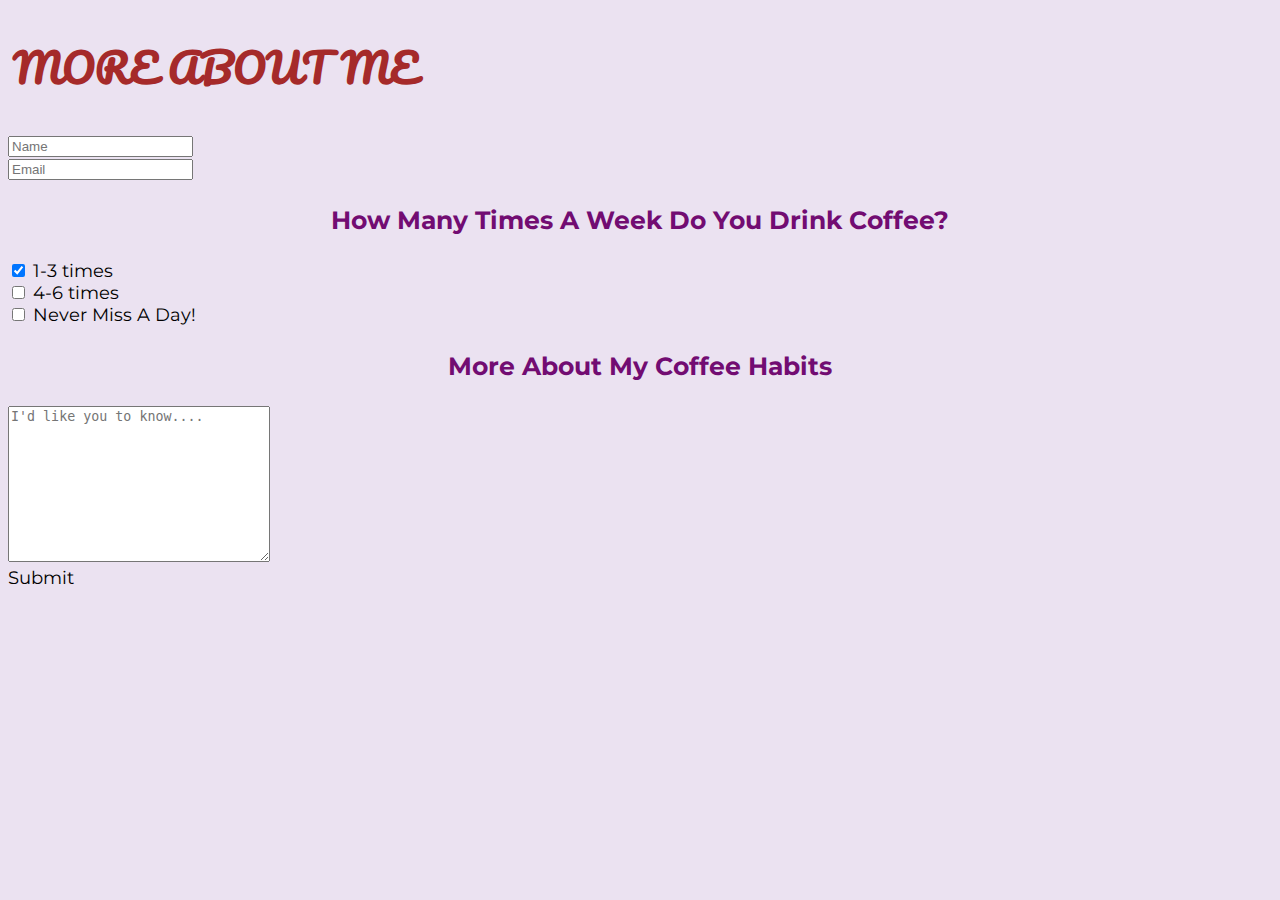
==== contact.html @ 76fe8e13 "Contact Pages" ====
<!DOCTYPE html>
<html lang="en">
<head>
    <meta charset="UTF-8">
    <meta name="viewport" content="width=device-width, initial-scale=1.0">
    <meta http-equiv="X-UA-Compatible" content="ie=edge">
    <title>Contact Page</title>
    <link href="./style.css" rel="stylesheet">
    <link href="./contact.css" rel="contact.css">
        <style>@import url('https://fonts.googleapis.com/css?family=Pacifico&display=swap');</style>
        <link href="https://fonts.googleapis.com/css?family=Montserrat&display=swap" rel="stylesheet">
</head>
<body>
    <div class="contact-us">
        <div class="title">
          <h1>More About Me</h1>
        </div>
        <div class="form">
          <div class="form-items">
            <input type="text" class="input" placeholder="Name" required>
            <i class="fas fa-user"></i>
          </div>
          <div class="form-items">
            <input type="text" class="input" placeholder="Email" required>
            <i class="fas fa-envelope"></i>
          </div>
          <h3>How Many Times A Week Do You Drink Coffee?</h3>
          <div class="check">
            <input type="checkbox" checked="checked">
                <label class="container">1-3 times
                    <span class="checkmark"></span>
                </label>
            </div>  
          <div class="check">
            <input type="checkbox">
            <label class="container">4-6 times
                <span class="checkmark"></span>
            </label>
        </div>    
        <div class="label">    
            <input type="checkbox">
            <label class="container">Never Miss A Day!
                <span class="checkmark"></span>
            </label>
        </div>   


          <h3>More About My Coffee Habits</h3>
          <div class="form-items">
            <textarea class="input message" cols="30" rows="10" placeholder="I'd like you to know...."></textarea>
          </div>
        </div>
      
        <div class="btn">
          Submit
          <i class="fas fa-arrow-right"></i>
        </div>
      
      </div>
</body>     
</html>
---- style.css ----
body {    
    font-family: 'Montserrat', sans-serif;
    font-size: 18px;
    background-color: rgb(235, 226, 241);
    font-weight: normal;
    font-style: normal;
    box-sizing: border-box;
}

.header {
    display: flex;
    flex-direction: row;
    justify-content: space-between;
    align-items: center;
    border: 2px solid brown;
    margin: 10px;
}

h1 { 
    font-family: 'Pacifico', cursive;
    font-size: 30px;
    text-transform: uppercase;
    color: brown;
    padding: 5px;
}

.logo img {
    border-radius: 50%;
    width: 100px;
    padding: 30px;
    max-width: 100%;
    
}

.main-nav {
    display: -webkit-flex;
    display: flex;
  }
  .main-nav li:first-child {
    margin-right: auto;
    border-radius: 50%;
    padding: 20px;
  }
  .main-nav a {
    margin: 10px;
    border-radius: 5px;
    background: rgb(167, 63, 103);
    color: white;
      display: block;
      padding: 15px;
      text-decoration: none;
  }
 
  
.middle {
    /* display: flex; */
    /* justify-content: center; */
    /* align-items: center; */
}  
.coffee img {
    display: flex;
    justify-content: center;
    align-items: center;
    width: 200px;
    padding: 5px;
    max-width: 100%;
    margin: auto;
    
}
h3 {
    text-align: center;
    font-size: 25px;
    color: rgb(114, 12, 114);
}

.intro {
    text-align: center;;   
}

ul {
    list-style: none;
    list-style-position: outside;
    display: flex;
    flex-direction: column;
    justify-content: space-between;
}

.chip-pic, .double-pic, .snick-pic {
    width: 50px;
    height: 50px;
    border: 1px solid brown;
    margin-left: 2px;
    padding: 2px;  
    max-width: 100%;  
}

#chip, #double, #snick {
    width: 400px;
    height: 200px;
    background-color: white;
    border: 4px solid brown;
    margin: 2px 2px 2px 2px;
}

.list-button {
    background-color: rebeccapurple;
    border-radius: 4px;
    color: white;
    text-align: center;
    display: inline-block;
    font-size: 16px;
    margin: 4px 2px;
    cursor: pointer;
}

    @media (min-width: 401px){
   
     .header {
        display: flex;
        flex-direction: row;
        justify-content: space-between;
        align-items: center;
        border: 2px solid brown;
        margin: 10px;
    } 
     .main-nav { 
        display: flex;
        flex-direction: row;
        justify-content: center;
        align-items: center;
    }
    h1 {
        font-size: 40px;
        padding: 20px:
    }
    .coffee {
        width: 100%;
    } 
     .coffee {
        /* background-repeat: no-repeat; */
        width: 700px;
        height: 800px; 
        /* object-fit: cover; */
        
        /* background-image: url("images/coffee-big.png");  */
    } 
    
    ul { 
        list-style: none;
        list-style-position: outside;
        display: flex;
        flex-direction: row;
        justify-content: space-between;
        align-items: center;
        text-align: justify; 
    } 
    #chip, #double, #snick {
        margin-top: 10px;
        width: 33.33%;
        height: 300px;
    }
}
---- contact.css ----
*{
  margin: 0;
  padding: 0;
  font-family: 'Montserrat', sans-serif;
}

body{
  background: #7f7df9;
}

.contact-us{
  width: 250px;
  background: #fff;
  padding: 50px;
  margin: 100px auto;
  border-radius: 30px;
  position: relative;
}

.title h1{
  color: #6722a0;
  letter-spacing: 2px;
  margin-bottom: 25px;
  text-align: center;
}

.form,
.form-items{
  width: 100%;
}

.form-items .input{
  width: 100%;
  margin-bottom: 12px;
  padding: 15px 40px;
  box-sizing: border-box;
  background: #4e0e4c;
  border: 0px;
  outline: none;
  border-radius: 50px;
  display: flex;
  flex-direction: row;
}

.form-items .input.message{
  height: 125px;
  border-radius: 15px;
  margin-bottom: 30px;
  padding: 15px 15px;
  resize: none;
}

.btn{
  background:#6722a0;
  text-align: center;
  color: #fff;
  padding: 12px;
  border-radius: 25px;
  cursor: pointer;
}

.btn .fas{
  margin-left: 10px;
  font-size: 12px;
}

.form-items{
  position: relative;
}

.form-items .fas{
  position: absolute;
  top: 15px;
  left: 15px;
  color: #9a99aa;
}

@media only screen and (min-width: 787px) {
  .form-items .input.message{
    
    border-radius: 15px;
    padding: 15px 15px;
    display: flex;
    justify-content: center;
    width: 100%;
    height: auto;
  }
}
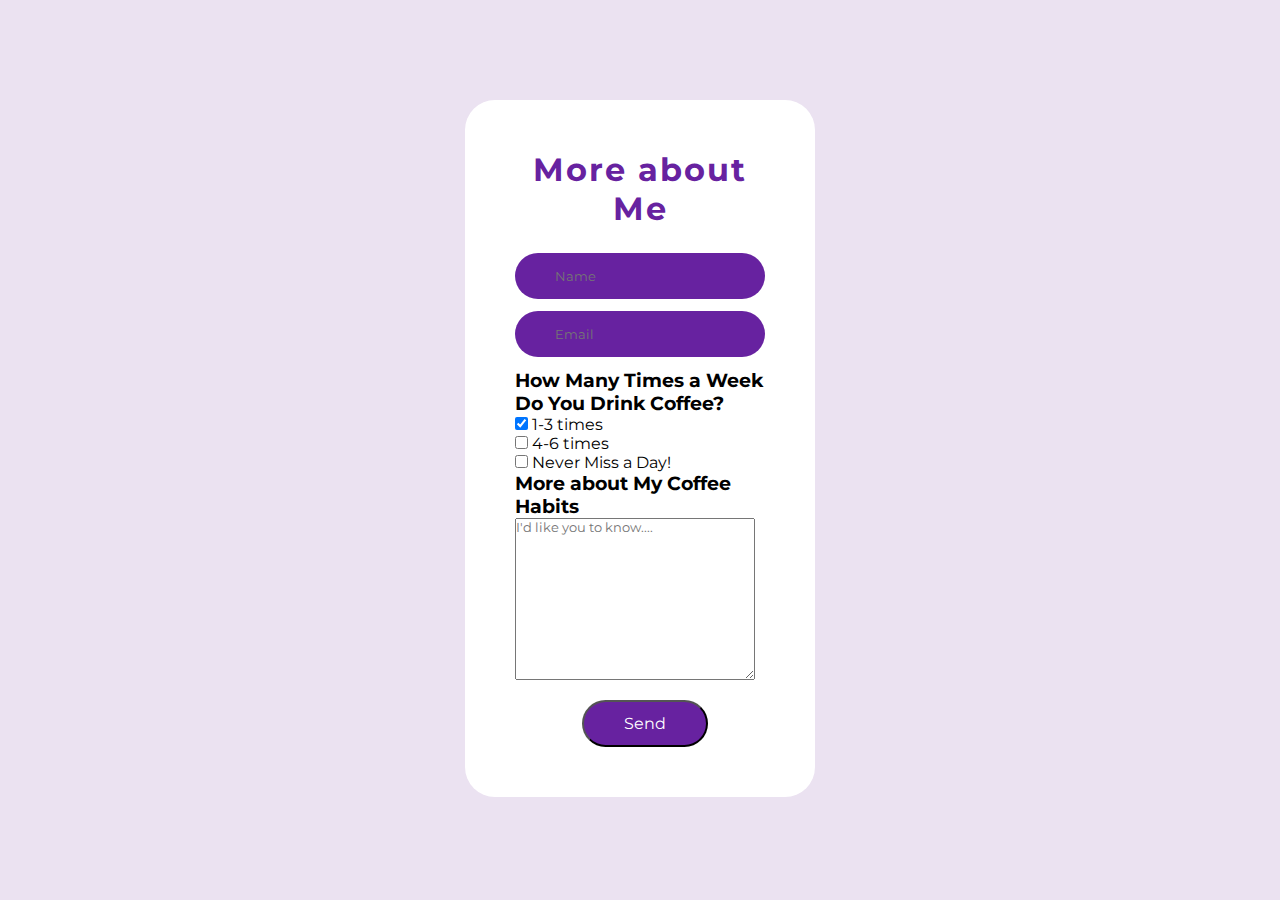
==== commit 9bbaabd8: "Changes and general cleaning up of Mock Project" ====
--- a/contact.html
+++ b/contact.html
@@ -3,28 +3,29 @@
 <head>
     <meta charset="UTF-8">
     <meta name="viewport" content="width=device-width, initial-scale=1.0">
-    <meta http-equiv="X-UA-Compatible" content="ie=edge">
+    <meta http-equiv="X-Ua-Compatible" content="ie=edge">
     <title>Contact Page</title>
-    <link href="./style.css" rel="stylesheet">
-    <link href="./contact.css" rel="contact.css">
+    <!-- <link href="./style.css" rel="stylesheet"> -->
+    <link href="contact.css" rel="stylesheet">
         <style>@import url('https://fonts.googleapis.com/css?family=Pacifico&display=swap');</style>
         <link href="https://fonts.googleapis.com/css?family=Montserrat&display=swap" rel="stylesheet">
 </head>
+  
 <body>
     <div class="contact-us">
         <div class="title">
-          <h1>More About Me</h1>
+          <h1>More about Me</h1>
         </div>
         <div class="form">
           <div class="form-items">
             <input type="text" class="input" placeholder="Name" required>
-            <i class="fas fa-user"></i>
+           
           </div>
           <div class="form-items">
             <input type="text" class="input" placeholder="Email" required>
-            <i class="fas fa-envelope"></i>
+           
           </div>
-          <h3>How Many Times A Week Do You Drink Coffee?</h3>
+          <h3>How Many Times a Week Do You Drink Coffee?</h3>
           <div class="check">
             <input type="checkbox" checked="checked">
                 <label class="container">1-3 times
@@ -39,23 +40,27 @@
         </div>    
         <div class="label">    
             <input type="checkbox">
-            <label class="container">Never Miss A Day!
+            <label class="container">Never Miss a Day!
                 <span class="checkmark"></span>
             </label>
         </div>   
 
 
-          <h3>More About My Coffee Habits</h3>
-          <div class="form-items">
-            <textarea class="input message" cols="30" rows="10" placeholder="I'd like you to know...."></textarea>
+          <h3>More about My Coffee Habits</h3>
+          <div class="text-area">
+            <textarea class="input-message" cols="37" rows="10" placeholder="I'd like you to know...."></textarea>
           </div>
         </div>
       
         <div class="btn">
-          Submit
-          <i class="fas fa-arrow-right"></i>
+          <button class="button">Send</button>
+              <!-- <input type="button" class="button">  -->
         </div>
-      
+        <form action="https://formspree.io/mbjyyvvd" method="POST">
+            <!-- <input type="text" name="name">
+            <input type="email" name="_replyto">
+            <input type="submit" value="Send"> -->
+          </form>
       </div>
 </body>     
 </html>    --- a/style.css
+++ b/style.css
@@ -1,108 +1,141 @@
 
+html, body {
+    margin: 0;
+    padding: 0;
+    font-size: 1rem;
+}
+body {
+    font-size: 1rem;
+    font-family: 'Montserrat', sans-serif;
+}
 
-
-body {    
-    font-family: 'Montserrat', sans-serif;
+body * {    
+    
     font-size: 18px;
     background-color: rgb(235, 226, 241);
-    font-weight: normal;
-    font-style: normal;
+    font-weight: 500;
     box-sizing: border-box;
 }
 
-.header {
+h1, h2 {
+    margin-top: 0;
+    text-transform: capitalize;
+}
+ul, p {
+    margin: 0;
+    font-size: 15px;
+    padding: 10px;
+}
+a {
+    text-decoration: none;
+    font-weight: 600;
+    color: inherit;
+}
+img {
+    width: 100%;
+}
+
+header {
+    display: flex;
+    justify-content: space-around;
+    align-items: center;
+    text-align: center;
+    border: 2px solid brown;
+    width: 100%;
+    /* z-index: 999; */
+}
+
+ ul {
+    list-style: none;
+    list-style-position: outside;
     display: flex;
     flex-direction: row;
-    justify-content: space-between;
+    justify-content: center;
     align-items: center;
-    border: 2px solid brown;
-    margin: 10px;
 }
-
-h1 { 
-    font-family: 'Pacifico', cursive;
-    font-size: 30px;
-    text-transform: uppercase;
-    color: brown;
+li {
+    font-size: 10px;
     padding: 5px;
 }
-
-.logo img {
-    border-radius: 50%;
-    width: 100px;
-    padding: 30px;
-    max-width: 100%;
-    
-}
-
-.main-nav {
-    display: -webkit-flex;
-    display: flex;
-  }
-  .main-nav li:first-child {
-    margin-right: auto;
-    border-radius: 50%;
-    padding: 20px;
-  }
-  .main-nav a {
-    margin: 10px;
+.main-nav a {
     border-radius: 5px;
     background: rgb(167, 63, 103);
     color: white;
-      display: block;
-      padding: 15px;
-      text-decoration: none;
-  }
- 
-  
-.middle {
-    /* display: flex; */
-    /* justify-content: center; */
-    /* align-items: center; */
-}  
-.coffee img {
+      /* display: block; */
+    padding: 5px;
+    text-decoration: none;
+}
+
+main {
+    display: flex;
+    flex-direction: column;
+    justify-content: center;
+
+}
+h1 { 
+    font-family: 'Pacifico', cursive;
+    font-size: 27px;
+    text-transform: uppercase;
+    color: brown;
+    padding: 10px;
     display: flex;
     justify-content: center;
+}
+
+
+  
+.coffee {
+    display: flex;
+    justify-content: center;
+}
+.middle {
+    display: flex;
+    flex-direction: column;
+    justify-content: center;
     align-items: center;
-    width: 200px;
-    padding: 5px;
-    max-width: 100%;
-    margin: auto;
-    
+
 }
 h3 {
     text-align: center;
     font-size: 25px;
-    color: rgb(114, 12, 114);
+    color: rgb(49, 3, 49);
 }
 
 .intro {
-    text-align: center;;   
+    text-align: center;
+    
+}
+.footer-section {
+    display: flex;
+    flex-direction: column;
+    width: 100%;
 }
 
-ul {
-    list-style: none;
-    list-style-position: outside;
+.footer{
     display: flex;
     flex-direction: column;
-    justify-content: space-between;
+    width: 100%;
+}
+.footer, p {
+    font-size: 12px;
 }
 
+
 .chip-pic, .double-pic, .snick-pic {
-    width: 50px;
-    height: 50px;
+    width: 75px;
+    height: 75px;
     border: 1px solid brown;
     margin-left: 2px;
-    padding: 2px;  
-    max-width: 100%;  
+    padding: 2px;    
 }
 
-#chip, #double, #snick {
-    width: 400px;
-    height: 200px;
-    background-color: white;
-    border: 4px solid brown;
-    margin: 2px 2px 2px 2px;
+.foot {
+    display: flex;
+    flex-direction: column;
+    background-color: rgb(235, 226, 241);
+    border: 2px solid brown;
+    /* margin: 2px 2px 2px 2px; */
+    width: 100%;
 }
 
 .list-button {
@@ -110,56 +143,50 @@
     border-radius: 4px;
     color: white;
     text-align: center;
-    display: inline-block;
-    font-size: 16px;
+    display: flex;
+    justify-content: flex-end;
+    align-items: flex-start;
+    font-size: 12px;
     margin: 4px 2px;
     cursor: pointer;
+    width: 60px;
+    height: 20px;
 }
 
-    @media (min-width: 401px){
-   
-     .header {
+@media only screen and (min-width: 780px){
+    header {
         display: flex;
-        flex-direction: row;
-        justify-content: space-between;
-        align-items: center;
-        border: 2px solid brown;
-        margin: 10px;
-    } 
-     .main-nav { 
-        display: flex;
-        flex-direction: row;
-        justify-content: center;
-        align-items: center;
+        justify-content: flex-end;
     }
     h1 {
         font-size: 40px;
-        padding: 20px:
     }
-    .coffee {
-        width: 100%;
-    } 
-     .coffee {
-        /* background-repeat: no-repeat; */
-        width: 700px;
-        height: 800px; 
-        /* object-fit: cover; */
-        
-        /* background-image: url("images/coffee-big.png");  */
-    } 
-    
-    ul { 
-        list-style: none;
-        list-style-position: outside;
+    p {
+        font-size: 15px;
+    }
+    .footer-section {
         display: flex;
         flex-direction: row;
-        justify-content: space-between;
-        align-items: center;
-        text-align: justify; 
-    } 
-    #chip, #double, #snick {
-        margin-top: 10px;
-        width: 33.33%;
-        height: 300px;
+        width: 100%;
+
     }
-}      +    .footer{
+        display: flex;
+        flex-direction: row;
+        /* width: 33.33%; */
+    }
+}
+/* .header {
+    display: flex;
+    flex-direction: row;
+    justify-content: space-between;
+    align-items: center;
+    border: 2px solid brown;
+    margin: 10px;
+} */
+/* .main-nav {
+    display: -webkit-flex;
+    display: flex;
+  }
+  
+  --- a/contact.css
+++ b/contact.css
@@ -6,9 +6,11 @@
 }
 
 body{
-  background: #7f7df9;
-}
-
+  background:  rgb(235, 226, 241);
+  box-sizing: border-box;
+  font-family: 'Montserrat', sans-serif;
+ }
+ 
 .contact-us{
   width: 250px;
   background: #fff;
@@ -35,10 +37,11 @@
   margin-bottom: 12px;
   padding: 15px 40px;
   box-sizing: border-box;
-  background: #4e0e4c;
+  background: #6722a0;
+  color: white;
   border: 0px;
   outline: none;
-  border-radius: 50px;
+  border-radius: 25px;
   display: flex;
   flex-direction: row;
 }
@@ -51,22 +54,35 @@
   resize: none;
 }
 
-.btn{
+.button {
   background:#6722a0;
   text-align: center;
+  text-decoration: none;
   color: #fff;
-  padding: 12px;
+  padding: 12px 40px;
   border-radius: 25px;
   cursor: pointer;
+  font-size: 16px;
 }
 
-.btn .fas{
+.btn {
+  display: flex;
+  justify-content: center;
   margin-left: 10px;
+  margin-top: 20px;;
   font-size: 12px;
 }
 
-.form-items{
-  position: relative;
+.text-area {
+  display: flex;
+  justify-content: center;
+  margin-right: 10px;
+}
+.import-message {
+  display: flex;
+  justify-content: center;
+  width: 100%;
+  
 }
 
 .form-items .fas{
@@ -76,8 +92,8 @@
   color: #9a99aa;
 }
 
-@media only screen and (min-width: 787px) {
-  .form-items .input.message{
+/* @media only screen and (min-width: 787px) {
+  .form-items .input-message{
     
     border-radius: 15px;
     padding: 15px 15px;
@@ -86,6 +102,4 @@
     width: 100%;
     height: auto;
   }
-}
-
-
+} */
